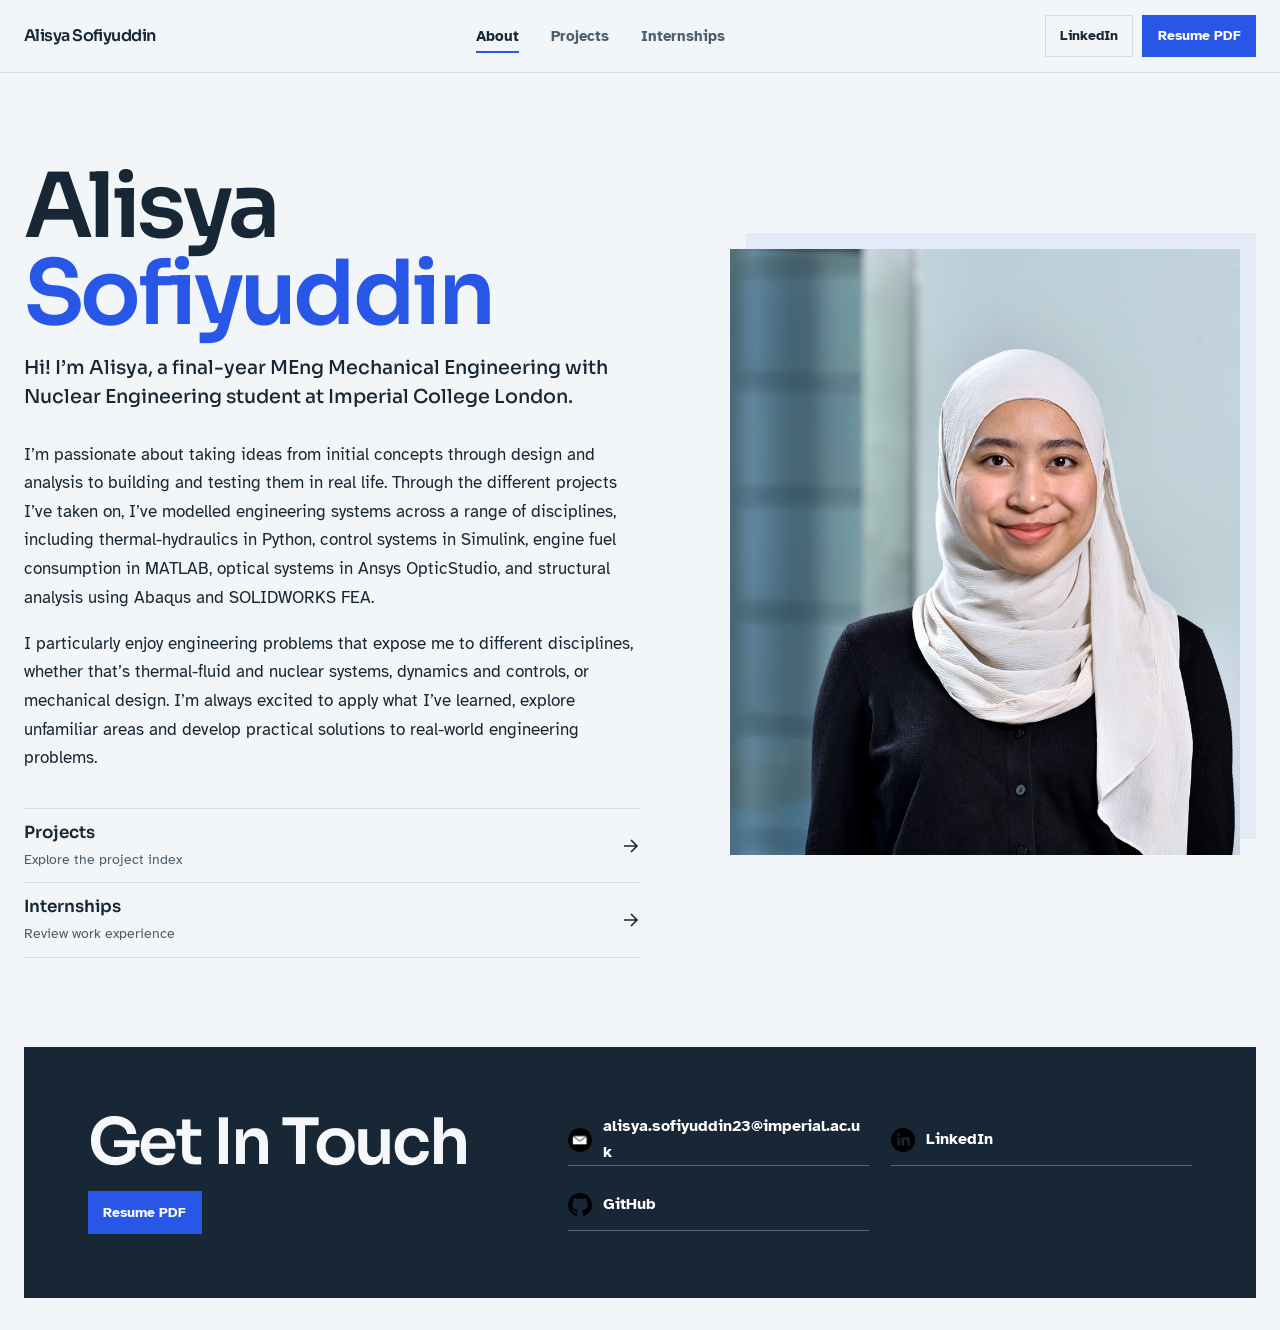
==== index.html @ 2fb07703 "Build Alisya portfolio experience" ====
<!doctype html>
<html lang="en">
<head>
  <meta charset="utf-8">
  <meta name="viewport" content="width=device-width, initial-scale=1">
  <meta name="theme-color" content="#f3f6f8">
  <meta name="description" content="Alisya Sofiyuddin, final-year MEng Mechanical Engineering with Nuclear Engineering student at Imperial College London.">
  <title>Alisya Sofiyuddin | About</title>
  <link rel="preload" href="./assets/fonts/sora-latin.woff2" as="font" type="font/woff2" crossorigin>
  <link rel="preload" href="./assets/fonts/atkinson-hyperlegible-regular.ttf" as="font" type="font/ttf" crossorigin>
  <link rel="stylesheet" href="./styles.css">
  <script src="./assets/main.js" defer></script>
</head>
<body>
  <a class="skip-link" href="#main">Skip to content</a>
  <header class="site-header">
    <div class="header-inner">
      <a class="wordmark" href="./index.html#about">Alisya Sofiyuddin</a>
      <nav class="site-nav" aria-label="Main navigation">
        <a href="./index.html#about" aria-current="page">About</a>
        <a href="./projects.html">Projects</a>
        <a href="./internships.html">Internships</a>
      </nav>
      <div class="header-actions">
        <a class="action action-contact" href="https://www.linkedin.com/in/nawal-alisya-mohd-sofiyuddin-039b1524b" target="_blank" rel="noopener noreferrer">LinkedIn</a>
        <a class="action action-resume" href="./assets/Alisya-Sofiyuddin-CV.pdf" target="_blank" rel="noopener">Resume PDF</a>
      </div>
    </div>
  </header>
  <main id="main" class="home-page">
  <section class="home-hero" id="about" aria-labelledby="page-title">
  <div class="hero-copy">
    <div class="hero-introduction">
        <h1 id="page-title">Alisya <span>Sofiyuddin</span></h1>
        <p class="degree">Hi! I’m Alisya, a final-year MEng Mechanical Engineering with Nuclear Engineering student at Imperial College London.</p>
      </div>
    <div class="hero-bio readable-copy">
        <p>I’m passionate about taking ideas from initial concepts through design and analysis to building and testing them in real life. Through the different projects I’ve taken on, I’ve modelled engineering systems across a range of disciplines, including thermal-hydraulics in Python, control systems in Simulink, engine fuel consumption in MATLAB, optical systems in Ansys OpticStudio, and structural analysis using Abaqus and SOLIDWORKS FEA.</p>
        <p>I particularly enjoy engineering problems that expose me to different disciplines, whether that’s thermal-fluid and nuclear systems, dynamics and controls, or mechanical design. I’m always excited to apply what I’ve learned, explore unfamiliar areas and develop practical solutions to real-world engineering problems.</p>
      </div>
    <nav class="hero-paths" aria-label="Explore the portfolio"><a class="hero-path" href="./projects.html"><span><strong>Projects</strong><small>Explore the project index</small></span><svg aria-hidden="true" viewBox="0 0 20 20"><path d="M3 10h13M10 4l6 6-6 6"/></svg></a><a class="hero-path" href="./internships.html"><span><strong>Internships</strong><small>Review work experience</small></span><svg aria-hidden="true" viewBox="0 0 20 20"><path d="M3 10h13M10 4l6 6-6 6"/></svg></a></nav>
  </div>
  <figure class="hero-portrait">
        <img src="./assets/images/591247_ecf56cebf92b455d874b6db072a7bd75~mv2.jpg" alt="Alisya Sofiyuddin" fetchpriority="high" decoding="async">
      </figure>
</section>
</main>
  <footer class="home-contact" id="contact" aria-labelledby="contact-title">
    <div class="footer-main">
      <h2 id="contact-title">Get In Touch</h2>
      <a class="action action-resume" href="./assets/Alisya-Sofiyuddin-CV.pdf" target="_blank" rel="noopener">Resume PDF</a>
    </div>
    <nav class="social-links" aria-label="Contact and social links">
      <a href="mailto:alisya.sofiyuddin23@imperial.ac.uk"><img src="./assets/images/591247_1e1db5848d414c7887131cccd44219f3~mv2.png" alt="">alisya.sofiyuddin23@imperial.ac.uk</a>
      <a href="https://www.linkedin.com/in/nawal-alisya-mohd-sofiyuddin-039b1524b" target="_blank" rel="noopener noreferrer"><img src="./assets/images/11062b_a06d85fa94d64ef68680321f5a043a8c~mv2.png" alt="">LinkedIn</a>
      <a href="https://github.com/n-sya?tab=repositories" target="_blank" rel="noopener noreferrer"><img src="./assets/images/11062b_138b4018ea8244fcb5137cb0e98361f3~mv2.png" alt="">GitHub</a>
    </nav>
  </footer>
</body>
</html>
---- styles.css ----
@font-face {
  font-family: "Sora";
  src: url("./assets/fonts/sora-latin.woff2") format("woff2");
  font-style: normal;
  font-weight: 400 700;
  font-display: swap;
}

@font-face {
  font-family: "Atkinson Hyperlegible";
  src: url("./assets/fonts/atkinson-hyperlegible-regular.ttf") format("truetype");
  font-style: normal;
  font-weight: 400;
  font-display: swap;
}

@font-face {
  font-family: "Atkinson Hyperlegible";
  src: url("./assets/fonts/atkinson-hyperlegible-bold.ttf") format("truetype");
  font-style: normal;
  font-weight: 700;
  font-display: swap;
}

:root {
  color-scheme: light;
  --canvas: #f3f6f8;
  --surface: #fff;
  --ink: #172735;
  --muted: #4b5e6d;
  --rule: #d4dde5;
  --blue: #2857e8;
  --blue-soft: #e3ebf8;
  --display: "Sora", sans-serif;
  --body: "Atkinson Hyperlegible", sans-serif;
  background: var(--canvas);
  color: var(--ink);
  font-family: var(--body);
  font-size: 1rem;
  font-synthesis: none;
  text-rendering: optimizeLegibility;
  scrollbar-color: var(--blue) var(--canvas);
  scrollbar-width: thin;
}

* { box-sizing: border-box; }

html { scroll-padding-top: 6.5rem; }

body {
  min-width: 320px;
  margin: 0;
  background: var(--canvas);
  color: var(--ink);
  line-height: 1.6;
  caret-color: var(--blue);
}

::selection { background: var(--blue); color: #fff; }

img { display: block; max-width: 100%; }

figure,
h1,
h2,
h3,
h4,
h5,
p { margin-top: 0; }

a { color: inherit; text-underline-offset: 0.2em; }
a:hover { color: var(--blue); }

a:focus-visible,
summary:focus-visible {
  outline: 3px solid var(--blue);
  outline-offset: 4px;
}

.skip-link {
  position: fixed;
  z-index: 20;
  top: 0.5rem;
  left: 0.5rem;
  padding: 0.7rem 1rem;
  transform: translateY(-160%);
  background: var(--surface);
  color: var(--ink);
  font-weight: 700;
}

.skip-link:focus { transform: translateY(0); }

.site-header {
  position: sticky;
  z-index: 10;
  top: 0;
  border-bottom: 1px solid var(--rule);
  background: var(--canvas);
}

.header-inner {
  display: grid;
  grid-template-columns: auto 1fr auto;
  width: min(100% - 3rem, 1280px);
  min-height: 4.5rem;
  align-items: center;
  gap: clamp(1rem, 2.6vw, 2.5rem);
  margin-inline: auto;
}

.wordmark {
  color: var(--ink);
  font-family: var(--display);
  font-size: 1rem;
  font-weight: 600;
  letter-spacing: -0.035em;
  text-decoration: none;
  white-space: nowrap;
}

.site-nav,
.header-actions {
  display: flex;
  align-items: center;
}

.site-nav {
  justify-content: center;
  gap: clamp(1rem, 2.5vw, 2.25rem);
}

.site-nav a {
  position: relative;
  padding-block: 0.6rem;
  color: var(--muted);
  font-size: 0.94rem;
  font-weight: 700;
  text-decoration: none;
  transition: color 150ms ease;
}

.site-nav a:hover,
.site-nav a[aria-current="page"] { color: var(--ink); }

.site-nav a[aria-current="page"]::after {
  position: absolute;
  right: 0;
  bottom: 0.28rem;
  left: 0;
  height: 2px;
  background: var(--blue);
  content: "";
}

.header-actions { gap: 0.55rem; }

.action {
  display: inline-flex;
  min-height: 2.65rem;
  align-items: center;
  justify-content: center;
  border: 1px solid transparent;
  padding: 0.55rem 0.9rem;
  font-size: 0.9rem;
  font-weight: 700;
  line-height: 1.2;
  text-decoration: none;
  transition: background-color 150ms ease, color 150ms ease, border-color 150ms ease;
}

.action-resume {
  background: var(--blue);
  color: #fff;
}

.action-contact {
  border-color: var(--rule);
  background: transparent;
  color: var(--ink);
}

.action-resume:hover { background: var(--ink); color: #fff; }
.action-contact:hover { border-color: var(--ink); background: var(--ink); color: #fff; }

.home-page,
.route-page {
  width: min(100% - 3rem, 1280px);
  margin-inline: auto;
}

.home-hero {
  display: grid;
  grid-template-columns: minmax(0, 1.08fr) minmax(19rem, 0.92fr);
  align-items: center;
  gap: clamp(2.5rem, 7vw, 7rem);
  padding-block: clamp(3rem, 7vw, 6.5rem) clamp(3.5rem, 7vw, 6rem);
}

.hero-copy { min-width: 0; }

.hero-introduction h1,
.route-heading h1 {
  margin-bottom: 1rem;
  font-family: var(--display);
  font-size: clamp(3.2rem, 7vw, 6rem);
  font-weight: 600;
  letter-spacing: -0.04em;
  line-height: 0.98;
  text-wrap: balance;
}

.hero-introduction h1 span { display: block; color: var(--blue); }

.degree {
  max-width: 50ch;
  margin-bottom: 1.8rem;
  font-family: var(--display);
  font-size: clamp(1.08rem, 1.5vw, 1.28rem);
  font-weight: 500;
  line-height: 1.5;
}

.readable-copy {
  max-width: 70ch;
  font-size: 1.04rem;
  line-height: 1.72;
}

.readable-copy p { margin-bottom: 1.05em; }
.readable-copy p:last-child { margin-bottom: 0; }

.hero-paths {
  margin-top: 2.2rem;
  border-top: 1px solid var(--rule);
}

.hero-path {
  display: flex;
  min-height: 4.5rem;
  align-items: center;
  justify-content: space-between;
  gap: 1rem;
  border-bottom: 1px solid var(--rule);
  padding-block: 0.7rem;
  color: var(--ink);
  text-decoration: none;
}

.hero-path span { display: grid; gap: 0.1rem; }
.hero-path strong { font-family: var(--display); font-size: 1.05rem; font-weight: 600; }
.hero-path small { color: var(--muted); font-size: 0.88rem; }
.hero-path svg { width: 1.25rem; flex: 0 0 1.25rem; fill: none; stroke: currentColor; stroke-width: 1.6; transition: transform 160ms ease; }
.hero-path:hover { color: var(--blue); }
.hero-path:hover svg { transform: translateX(4px); }

.hero-portrait {
  position: relative;
  z-index: 0;
  aspect-ratio: 0.84;
  margin: 0 1rem 1rem 0;
}

.hero-portrait::before {
  position: absolute;
  z-index: -1;
  inset: -1rem -1rem 1rem 1rem;
  background: var(--blue-soft);
  content: "";
}

.hero-portrait img {
  width: 100%;
  height: 100%;
  object-fit: cover;
  object-position: center 30%;
}

.home-contact {
  display: grid;
  grid-template-columns: minmax(0, 0.8fr) minmax(0, 1.2fr);
  align-items: center;
  gap: 2rem 4rem;
  width: min(100% - 3rem, 1280px);
  margin: 0 auto 2rem;
  background: var(--ink);
  color: #f5f7fa;
  padding: clamp(1.5rem, 5vw, 4rem);
}

.footer-main { display: grid; gap: 1rem; }

.footer-main h2 {
  margin: 0;
  font-family: var(--display);
  font-size: clamp(2.4rem, 5vw, 4.2rem);
  font-weight: 600;
  letter-spacing: -0.04em;
  line-height: 1;
}

.home-contact .action-resume { justify-self: start; }

.social-links {
  display: grid;
  grid-template-columns: repeat(2, minmax(0, 1fr));
  gap: 0.8rem 1.4rem;
}

.social-links a {
  display: inline-flex;
  min-width: 0;
  min-height: 3.25rem;
  align-items: center;
  gap: 0.7rem;
  border-bottom: 1px solid rgb(255 255 255 / 30%);
  color: #fff;
  font-weight: 700;
  overflow-wrap: anywhere;
  text-decoration: none;
  transition: color 150ms ease, border-color 150ms ease;
}

.social-links a:hover { border-color: #fff; color: #a9c2ff; }
.social-links img { width: 1.5rem; height: 1.5rem; flex: 0 0 1.5rem; object-fit: contain; }

.section-heading {
  display: flex;
  align-items: end;
  justify-content: space-between;
  gap: 1rem;
  border-bottom: 1px solid var(--rule);
  padding-bottom: 1.2rem;
}

.route-heading { margin-bottom: 1.6rem; }

.route-heading h1 {
  margin: 0;
  font-size: clamp(3rem, 6vw, 5rem);
  line-height: 1.05;
}

.route-note {
  max-width: 66ch;
  margin: 0.75rem 0 0;
  color: var(--muted);
  font-size: 1rem;
}

.projects-section,
.internships-section { padding-block: clamp(2rem, 5vw, 4rem) clamp(4rem, 8vw, 7rem); }

.project-index {
  display: grid;
  grid-template-columns: repeat(12, minmax(0, 1fr));
  grid-auto-rows: minmax(8.5rem, auto);
  gap: 0.85rem;
  margin-bottom: clamp(3rem, 6vw, 5rem);
}

.index-tile {
  display: flex;
  min-width: 0;
  flex-direction: column;
  border: 1px solid var(--rule);
  background: var(--surface);
  color: var(--ink);
  text-decoration: none;
  transition: border-color 150ms ease, color 150ms ease;
}

.index-tile:hover { border-color: var(--blue); color: var(--ink); }

.index-tile img {
  width: 100%;
  min-height: 0;
  flex: 1 1 auto;
  aspect-ratio: 1.65;
  object-fit: cover;
}

.index-tile span {
  display: flex;
  min-height: 3.3rem;
  align-items: center;
  border-top: 1px solid var(--rule);
  padding: 0.65rem 0.8rem;
  font-family: var(--display);
  font-size: clamp(0.86rem, 1.12vw, 1.05rem);
  font-weight: 600;
  line-height: 1.35;
}

.index-tile:hover span { color: var(--blue); }
.index-volumetric { grid-column: span 7; grid-row: span 2; }
.index-gibbon, .index-cv { grid-column: span 5; }
.index-reactor, .index-transient, .index-pwr { grid-column: span 4; }
.index-guided { grid-column: span 4; }
.index-milling { grid-column: span 5; }
.index-conveyor { grid-column: span 3; }

.project-panels { border-top: 0;}

.project-panel {
  scroll-margin-top: 6.5rem;
  border-bottom: 1px solid var(--rule);
}

.project-panel > summary {
  display: flex;
  min-height: 5.5rem;
  align-items: center;
  justify-content: space-between;
  gap: 1.5rem;
  cursor: pointer;
  list-style: none;
  padding: 1rem 0.5rem;
}

.project-panel > summary::-webkit-details-marker,
.internship-panel > summary::-webkit-details-marker { display: none; }

.project-panel > summary:hover .project-title,
.internship-panel > summary:hover .project-title,
.internship-panel > summary:hover .company-name { color: var(--blue); }

.summary-copy { display: grid; min-width: 0; gap: 0.25rem; }

.project-title,
.company-name {
  margin: 0;
  font-family: var(--display);
  font-size: clamp(1.15rem, 2vw, 1.55rem);
  font-weight: 600;
  letter-spacing: -0.02em;
  line-height: 1.25;
  transition: color 150ms ease;
}

.project-meta { color: var(--muted); font-size: 0.9rem; line-height: 1.4; }

.disclosure-mark {
  position: relative;
  display: block;
  width: 1.45rem;
  height: 1.45rem;
  flex: 0 0 1.45rem;
  border: 1px solid var(--rule);
  border-radius: 50%;
}

.disclosure-mark::before,
.disclosure-mark::after {
  position: absolute;
  top: 50%;
  left: 50%;
  width: 0.55rem;
  height: 1px;
  background: var(--ink);
  content: "";
  transform: translate(-50%, -50%);
}

.disclosure-mark::after { transform: translate(-50%, -50%) rotate(90deg); }
details[open] > summary .disclosure-mark::after { transform: translate(-50%, -50%); }
.project-panel[open] > summary .disclosure-mark { border-color: var(--blue); background: var(--blue); }
.project-panel[open] > summary .disclosure-mark::before,
.project-panel[open] > summary .disclosure-mark::after { background: #fff; }

.project-copy.readable-copy { max-width: 56rem; margin-inline: auto; }

.project-copy {
  border-top: 1px solid var(--rule);
  padding: clamp(1.25rem, 3vw, 2.5rem) 0;
}

.project-copy p,
.project-copy ul { max-width: 70ch; }

.project-copy h3,
.project-copy h4,
.project-copy h5 {
  font-family: var(--display);
  font-weight: 600;
  letter-spacing: -0.025em;
  line-height: 1.2;
  text-wrap: balance;
}

.project-copy h3 { margin: 2rem 0 0.7rem; font-size: clamp(1.5rem, 2.8vw, 2rem); }
.project-copy h4 { margin: 1.7rem 0 0.55rem; font-size: clamp(1.15rem, 2.2vw, 1.5rem); }
.project-copy h5 { margin: 1.35rem 0 0.45rem; font-size: 1.05rem; }
.project-copy h3:first-child { margin-top: 0; }
.project-copy ul { padding-left: 1.25rem; }
.project-copy li { padding-left: 0.25rem; margin-bottom: 0.45rem; }

.project-copy > figure,
.media-grid figure {
  min-width: 0;
  margin: 1.4rem 0;
  border: 1px solid var(--rule);
  background: var(--surface);
}

.project-copy > figure {
  width: fit-content;
  max-width: min(100%, 56rem);
  margin-inline: auto;
}

.project-copy > figure img,
.media-grid img {
  width: auto;
  max-width: 100%;
  max-height: 70vh;
  height: auto;
  margin-inline: auto;
  object-fit: contain;
}

.media-grid {
  display: grid;
  grid-template-columns: repeat(2, minmax(0, 1fr));
  align-items: start;
  gap: 0.9rem;
  margin-block: 1.4rem;
}

.media-grid figure { margin: 0; }
.media-three { grid-template-columns: repeat(3, minmax(0, 1fr)); }
.guided-pages img { max-height: 12rem; object-fit: contain; }

figcaption {
  border-top: 1px solid var(--rule);
  padding: 0.6rem 0.8rem;
  color: var(--muted);
  font-size: 0.88rem;
}

.internship-panel {
  border-bottom: 1px solid var(--rule);
  padding-block: 0.6rem;
}

.internship-panel > summary {
  display: grid;
  grid-template-columns: 7rem minmax(0, 1fr) auto;
  align-items: center;
  gap: clamp(1rem, 3vw, 2.5rem);
  cursor: pointer;
  list-style: none;
  padding-block: 1.2rem;
}

.company-logo {
  width: 6rem;
  max-height: 4.5rem;
  justify-self: center;
  object-fit: contain;
  mix-blend-mode: multiply;
}

.internship-copy {
  border-top: 1px solid var(--rule);
  margin-left: calc(7rem + clamp(1rem, 3vw, 2.5rem));
  padding: 1.25rem 0 1.7rem;
  font-size: 1.02rem;
  line-height: 1.65;
}

.internship-copy ul { max-width: 75ch; margin-bottom: 0; padding-left: 1.25rem; }
.internship-copy li { margin-bottom: 0.55rem; padding-left: 0.25rem; }
.internship-copy li:last-child { margin-bottom: 0; }

.page-footer {
  display: flex;
  width: min(100% - 3rem, 1280px);
  min-height: 5rem;
  align-items: center;
  justify-content: space-between;
  gap: 1rem;
  margin-inline: auto;
  border-top: 1px solid var(--rule);
  color: var(--muted);
}

.page-footer a { color: inherit; text-decoration: none; }
.page-footer a:hover { color: var(--blue); }
.footer-name { color: var(--ink) !important; font-family: var(--display); font-weight: 600; }
.page-footer nav { display: flex; flex-wrap: wrap; gap: 1.25rem; font-weight: 700; }

@keyframes hero-arrive {
  from { transform: translateY(1rem); }
  to { transform: translateY(0); }
}

@media (prefers-reduced-motion: no-preference) {
  .hero-copy { animation: hero-arrive 520ms cubic-bezier(0.16, 1, 0.3, 1) both; }
  .hero-portrait { animation: hero-arrive 620ms cubic-bezier(0.16, 1, 0.3, 1) 70ms both; }
}

@media (max-width: 900px) {
  .header-inner { grid-template-columns: auto 1fr auto; width: min(100% - 2rem, 1280px); gap: 1rem; }
  .site-nav { gap: 1.1rem; }
  .home-page, .route-page, .home-contact, .page-footer { width: min(100% - 2rem, 1280px); }
  .home-hero { grid-template-columns: minmax(0, 1.05fr) minmax(16rem, 0.95fr); gap: 2.5rem; }
  .index-volumetric { grid-column: span 7; }
  .index-gibbon, .index-cv { grid-column: span 5; }
}

@media (max-width: 700px) {
  html { scroll-padding-top: 7.5rem; }
  .header-inner {
    grid-template-columns: 1fr auto;
    width: min(100% - 1.5rem, 1280px);
    gap: 0.35rem 0.75rem;
    padding-block: 0.55rem 0.25rem;
  }
  .wordmark { font-size: 0.92rem; }
  .site-nav { grid-column: 1 / -1; grid-row: 2; justify-content: space-between; gap: 0.7rem; }
  .site-nav a { padding-block: 0.45rem 0.6rem; font-size: 0.86rem; }
  .header-actions { grid-column: 2; grid-row: 1; gap: 0.35rem; }
  .action { min-height: 2.35rem; padding: 0.42rem 0.62rem; font-size: 0.78rem; }
  .home-page, .route-page, .home-contact, .page-footer { width: min(100% - 1.5rem, 1280px); }
  .home-hero { grid-template-columns: 1fr; gap: 2rem; padding-block: 2.5rem 3.5rem; }
  .hero-copy { order: 1; }
  .hero-portrait { width: min(100%, 30rem); aspect-ratio: 1.15; order: 2; margin-right: 0.7rem; }
  .hero-portrait::before { inset: -0.7rem -0.7rem 0.7rem 0.7rem; }
  .hero-portrait img { object-position: center 28%; }
  .hero-introduction h1 { font-size: clamp(3.2rem, 12vw, 5.5rem); }
  .home-contact { grid-template-columns: 1fr; gap: 1.7rem; padding: 1.5rem; }
  .footer-main { grid-template-columns: 1fr auto; align-items: center; }
  .footer-main h2 { font-size: clamp(2.4rem, 9vw, 3.5rem); }
  .social-links { grid-template-columns: 1fr; gap: 0.2rem; }
  .projects-section, .internships-section { padding-block: 2.5rem 4rem; }
  .project-index { grid-template-columns: repeat(2, minmax(0, 1fr)); grid-auto-rows: minmax(8.5rem, auto); gap: 0.65rem; }
  .index-volumetric { grid-column: 1 / -1; grid-row: auto; }
  .index-gibbon, .index-cv, .index-reactor, .index-transient, .index-pwr, .index-guided, .index-milling, .index-conveyor { grid-column: auto; grid-row: auto; }
  .project-panel, .internship-panel { scroll-margin-top: 7.5rem; }
  .internship-panel > summary { grid-template-columns: 4.25rem minmax(0, 1fr) auto; gap: 0.9rem; }
  .company-logo { width: 3.8rem; max-height: 3.7rem; }
  .internship-copy { margin-left: 5.15rem; }
  .page-footer { min-height: 4.5rem; }
}

@media (max-width: 460px) {
  .header-inner { width: calc(100% - 1.25rem); }
  .wordmark { font-size: 0.78rem; }
  .header-actions { gap: 0.25rem; }
  .action { min-height: 2.2rem; padding-inline: 0.45rem; font-size: 0.72rem; }
  .site-nav { gap: 0.4rem; }
  .site-nav a { font-size: 0.8rem; }
  .home-page, .route-page, .home-contact, .page-footer { width: calc(100% - 1.25rem); }
  .degree { font-size: 1.03rem; }
  .readable-copy { font-size: 1rem; }
  .hero-paths { margin-top: 1.7rem; }
  .hero-portrait { aspect-ratio: 1.05; }
  .footer-main { grid-template-columns: 1fr; }
  .home-contact .action-resume { justify-self: start; }
  .project-index { grid-template-columns: 1fr; grid-auto-rows: auto; }
  .index-volumetric, .index-gibbon, .index-cv, .index-reactor, .index-transient, .index-pwr, .index-guided, .index-milling, .index-conveyor { grid-column: 1; grid-row: auto; }
  .index-tile { min-height: 6.5rem; flex-direction: row; }
  .index-tile img { width: 6.2rem; height: 6.5rem; flex: 0 0 6.2rem; aspect-ratio: auto; object-fit: cover; }
  .index-tile span { min-height: 0; flex: 1; border-top: 0; border-left: 1px solid var(--rule); font-size: 0.9rem; }
  .media-grid, .media-three { grid-template-columns: 1fr; }
  .guided-pages img { max-height: 22rem; object-fit: contain; }
  .internship-panel > summary { grid-template-columns: 3.4rem minmax(0, 1fr) auto; gap: 0.65rem; }
  .company-logo { width: 3rem; max-height: 3rem; }
  .internship-copy { margin-left: 4.05rem; }
  .company-name, .project-title { font-size: 1.05rem; }
  .project-meta { font-size: 0.82rem; }
  .page-footer { align-items: flex-start; flex-direction: column; padding-block: 1rem; }
}

@media (prefers-reduced-motion: reduce) {
  html { scroll-behavior: auto; }
  *, *::before, *::after { animation-duration: 0.01ms !important; transition-duration: 0.01ms !important; }
}
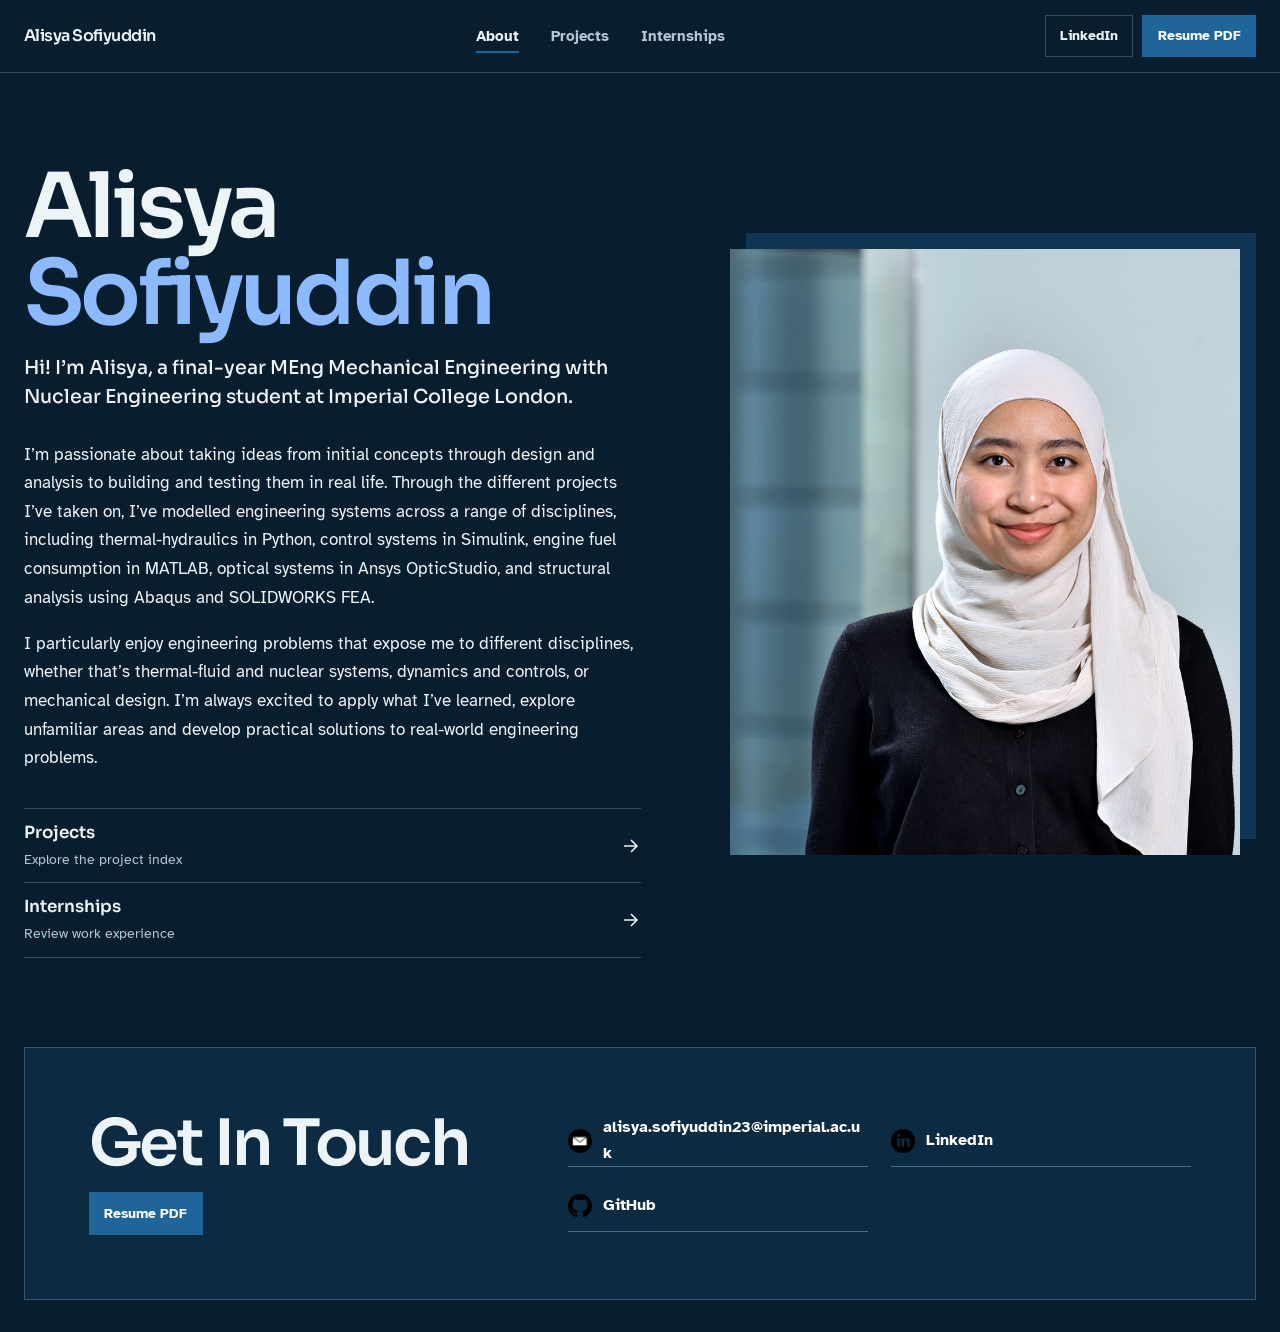
==== commit 8164a1a5: "Build blueprint project board with zoom details" ====
--- a/index.html
+++ b/index.html
@@ -3,7 +3,7 @@
 <head>
   <meta charset="utf-8">
   <meta name="viewport" content="width=device-width, initial-scale=1">
-  <meta name="theme-color" content="#f3f6f8">
+  <meta name="theme-color" content="#081d2e">
   <meta name="description" content="Alisya Sofiyuddin, final-year MEng Mechanical Engineering with Nuclear Engineering student at Imperial College London.">
   <title>Alisya Sofiyuddin | About</title>
   <link rel="preload" href="./assets/fonts/sora-latin.woff2" as="font" type="font/woff2" crossorigin>
--- a/styles.css
+++ b/styles.css
@@ -677,3 +677,237 @@
   html { scroll-behavior: auto; }
   *, *::before, *::after { animation-duration: 0.01ms !important; transition-duration: 0.01ms !important; }
 }
+
+/* Blueprint styling is confined to the Projects work surface. */
+:root {
+  color-scheme: dark;
+  --canvas: #081d2e;
+  --surface: #102c42;
+  --ink: #edf4f8;
+  --muted: #b4c6d4;
+  --rule: rgb(143 181 204 / 32%);
+  --blue: #1f659a;
+  --blue-soft: #103655;
+}
+.site-header { background: var(--canvas); }
+a:focus-visible, summary:focus-visible { outline-color: #8dbaff; }
+.home-hero, .route-heading, .home-contact { background-image: none; }
+.home-hero { background-color: transparent; }
+.hero-portrait::before { background: var(--blue-soft); }
+.hero-introduction h1 span { color: #8dbaff; }
+.hero-path { color: var(--ink); }
+.hero-path small, .route-note { color: var(--muted); }
+.hero-path:hover { color: #8dbaff; }
+.route-heading { border: 0; padding: 0; }
+.home-contact { border: 1px solid var(--rule); background-color: #0c2a41; color: var(--ink); }
+.internship-panel { border-left: 0; padding-left: 0; }
+.company-logo { background: #f5f7f8; padding: 0.3rem; mix-blend-mode: normal; }
+
+.projects-page {
+  display: flex;
+  height: calc(100svh - 9.6rem);
+  flex-direction: column;
+}
+.projects-section {
+  display: grid;
+  flex: 1;
+  min-height: 0;
+  grid-template-columns: minmax(0, 1fr);
+  grid-template-rows: auto minmax(0, 1fr);
+  align-items: stretch;
+  gap: 0.55rem;
+  padding-block: 0.55rem 0.7rem;
+}
+.projects-section > .route-heading {
+  grid-column: 1;
+  display: flex;
+  align-items: end;
+  flex-wrap: nowrap;
+  justify-content: space-between;
+  gap: 1rem;
+  margin: 0;
+  padding: 0.15rem 0.1rem 0.35rem;
+}
+.projects-page .route-heading h1 {
+  margin: 0;
+  font-size: clamp(1.8rem, 2.5vw, 2.15rem);
+  line-height: 1;
+}
+.projects-page .route-note { margin: 0 0 0.1rem; font-size: 0.88rem; }
+.project-index {
+  position: static;
+  display: grid;
+  min-height: 0;
+  grid-template-columns: repeat(3, minmax(0, 1fr));
+  grid-template-rows: repeat(3, minmax(0, 1fr));
+  gap: 0;
+  margin: 0;
+  border: 1px solid var(--rule);
+  background-color: #0a2236;
+  background-image: linear-gradient(rgb(114 175 214 / 5%) 1px, transparent 1px), linear-gradient(90deg, rgb(114 175 214 / 5%) 1px, transparent 1px);
+  background-size: 24px 24px;
+  padding: 0;
+}
+.projects-page .project-index .index-tile {
+  display: grid;
+  min-width: 0;
+  min-height: 0;
+  grid-column: auto;
+  grid-row: auto;
+  grid-template-columns: minmax(0, 1fr);
+  grid-template-rows: minmax(0, 1fr) auto;
+  border: 0;
+  border-right: 1px solid var(--rule);
+  border-bottom: 1px solid var(--rule);
+  background: transparent;
+  color: var(--ink);
+  text-decoration: none;
+}
+.projects-page .project-index .index-tile:nth-child(3n) { border-right: 0; }
+.projects-page .project-index .index-tile:nth-last-child(-n+3) { border-bottom: 0; }
+.projects-page .project-index .index-tile img {
+  display: block;
+  width: 100%;
+  height: 100%;
+  min-height: 0;
+  max-width: none;
+  max-height: none;
+  grid-column: 1;
+  grid-row: 1;
+  aspect-ratio: auto;
+  object-fit: contain;
+  filter: url(#blueprint-edges);
+  padding: 0.5rem clamp(0.7rem, 2vw, 1.5rem) 0.15rem;
+  transition: transform 220ms ease;
+}
+.projects-page .project-index .index-tile span {
+  display: block;
+  min-width: 0;
+  min-height: 2.7rem;
+  grid-column: 1;
+  grid-row: 2;
+  border: 0;
+  padding: 0.35rem 0.55rem 0.55rem;
+  color: var(--ink);
+  font-family: var(--display);
+  font-size: clamp(0.82rem, 1vw, 1rem);
+  line-height: 1.2;
+  text-align: center;
+}
+.projects-page .project-index .index-tile:hover img { transform: scale(1.025); }
+.projects-page .project-index .index-tile:hover span { color: #a9ceff; }
+.projects-page .project-index .index-tile:focus-visible { position: relative; z-index: 1; outline-offset: -4px; }
+.project-panels {
+  display: none;
+  min-width: 0;
+  grid-column: 1;
+  grid-row: 2;
+  border: 1px solid var(--rule);
+  background-color: #0a2236;
+  background-image: linear-gradient(rgb(114 175 214 / 5%) 1px, transparent 1px), linear-gradient(90deg, rgb(114 175 214 / 5%) 1px, transparent 1px);
+  background-size: 24px 24px;
+  padding: clamp(0.7rem, 1.8vw, 1.4rem);
+}
+.projects-section.is-reading .project-index { display: none; }
+.projects-section.is-reading .project-panels { display: block; }
+.projects-section.is-reading .project-panel:not([open]) { display: none; }
+.projects-section.is-reading { flex: none; grid-template-rows: auto auto; padding-bottom: 2rem; }
+.projects-page.is-reading { height: auto; min-height: calc(100svh - 9.5rem); }
+.project-back {
+  position: sticky;
+  top: 5.3rem;
+  z-index: 2;
+  display: inline-flex;
+  min-height: 2.5rem;
+  align-items: center;
+  margin-bottom: 0.8rem;
+  border: 1px solid var(--rule);
+  background: #0a2236;
+  color: var(--ink);
+  padding: 0.4rem 0.8rem;
+  text-decoration: none;
+}
+.project-back:hover { border-color: #8dbaff; color: #fff; }
+.project-panel { margin-bottom: 1rem; border: 1px solid var(--rule); background: rgb(16 44 66 / 82%); }
+.project-panel[open] { border-color: #66a9f2; }
+.project-panel > summary {
+  display: grid;
+  min-height: 9rem;
+  grid-template-columns: minmax(10rem, 0.34fr) minmax(0, 1fr) auto;
+  align-items: center;
+  gap: clamp(0.8rem, 2vw, 1.5rem);
+  padding: clamp(0.75rem, 2vw, 1.4rem);
+}
+.project-focus-image { width: 100%; height: clamp(9rem, 18vw, 15rem); object-fit: contain; }
+.summary-copy { gap: 0.35rem; }
+.project-panel[open] > summary { background: #123652; }
+.project-panel > summary:hover .project-title { color: #a9ceff; }
+.project-title { color: var(--ink); }
+.project-meta { color: #c3d2de; }
+.project-copy {
+  --muted: #4b5e6d;
+  max-width: none;
+  border-top: 1px solid var(--rule);
+  background: #f1f5f7;
+  color: #172735;
+  padding: clamp(1.2rem, 3vw, 2.4rem);
+}
+.project-copy.readable-copy { max-width: none; }
+.project-copy > figure, .media-grid figure { background: #fff; }
+.project-copy > figure, .project-copy p, .project-copy ul { max-width: min(100%, 70ch); }
+.project-copy > figure { max-width: min(100%, 56rem); }
+.project-copy > figure img, .media-grid img { max-width: 100%; }
+.project-copy h3, .project-copy h4, .project-copy h5 { color: #172735; }
+.project-copy figure img, .media-grid img { height: auto; }
+.page-footer { min-height: 5rem; }
+
+@keyframes reveal-project-copy {
+  from { opacity: 0; transform: translateY(0.6rem); }
+  to { opacity: 1; transform: translateY(0); }
+}
+.projects-page.is-opening .project-copy { animation: reveal-project-copy 320ms 180ms both; }
+::view-transition-group(project-art) {
+  animation-duration: 560ms;
+  animation-timing-function: cubic-bezier(0.16, 1, 0.3, 1);
+}
+
+@media (max-width: 900px) {
+  .projects-page { height: auto; min-height: calc(100svh - 9.5rem); }
+  .projects-section { display: block; min-height: 0; padding-block: 2rem 2.5rem; }
+  .projects-section > .route-heading { margin-bottom: 0.8rem; }
+  .project-index {
+    grid-template-columns: repeat(2, minmax(0, 1fr));
+    grid-template-rows: none;
+    grid-auto-rows: 14rem;
+  }
+  .projects-page .project-index .index-tile:nth-child(3n) { border-right: 1px solid var(--rule); }
+  .projects-page .project-index .index-tile:nth-child(2n) { border-right: 0; }
+  .projects-page .project-index .index-tile:nth-last-child(-n+3) { border-bottom: 1px solid var(--rule); }
+  .projects-page .project-index .index-tile:last-child { grid-column: 1 / -1; border: 0; }
+  .projects-page .project-index .index-tile span { font-size: 0.9rem; }
+  .projects-section.is-reading { padding-bottom: 2.5rem; }
+  .projects-page .route-heading h1 { font-size: 1.8rem; }
+}
+@media (max-width: 700px) {
+  .projects-page, .projects-page.is-reading { min-height: 0; }
+  .projects-section > .route-heading { align-items: start; flex-direction: column; gap: 0.3rem; }
+  .projects-page .project-index .index-tile img { padding-inline: 0.55rem; }
+  .project-panels { padding: 0.55rem; }
+  .project-panel > summary { grid-template-columns: minmax(6rem, 0.38fr) minmax(0, 1fr) auto; gap: 0.65rem; padding: 0.7rem; }
+  .project-focus-image { height: 10rem; }
+  .project-copy { padding: 1rem; }
+  .project-back { top: 5rem; }
+  .page-footer { align-items: flex-start; flex-direction: column; padding-block: 1rem; }
+}
+@media (max-width: 460px) {
+  .hero-portrait::before { right: 0; }
+  .projects-section { padding-block: 1.5rem 2rem; }
+  .projects-page .project-index .index-tile { min-height: 9rem; }
+  .projects-page .project-index .index-tile span { min-height: 3.2rem; padding-inline: 0.35rem; font-size: 0.82rem; }
+  .project-panel > summary { grid-template-columns: minmax(0, 1fr) auto; }
+  .project-focus-image { height: clamp(9rem, 54vw, 13rem); grid-column: 1 / -1; grid-row: 1; }
+  .project-panel > summary .summary-copy { grid-column: 1; grid-row: 2; }
+  .project-panel > summary .disclosure-mark { grid-column: 2; grid-row: 2; }
+  .project-panels { border: 0; background: transparent; padding: 0; }
+  .project-copy { padding: 1rem; }
+}
